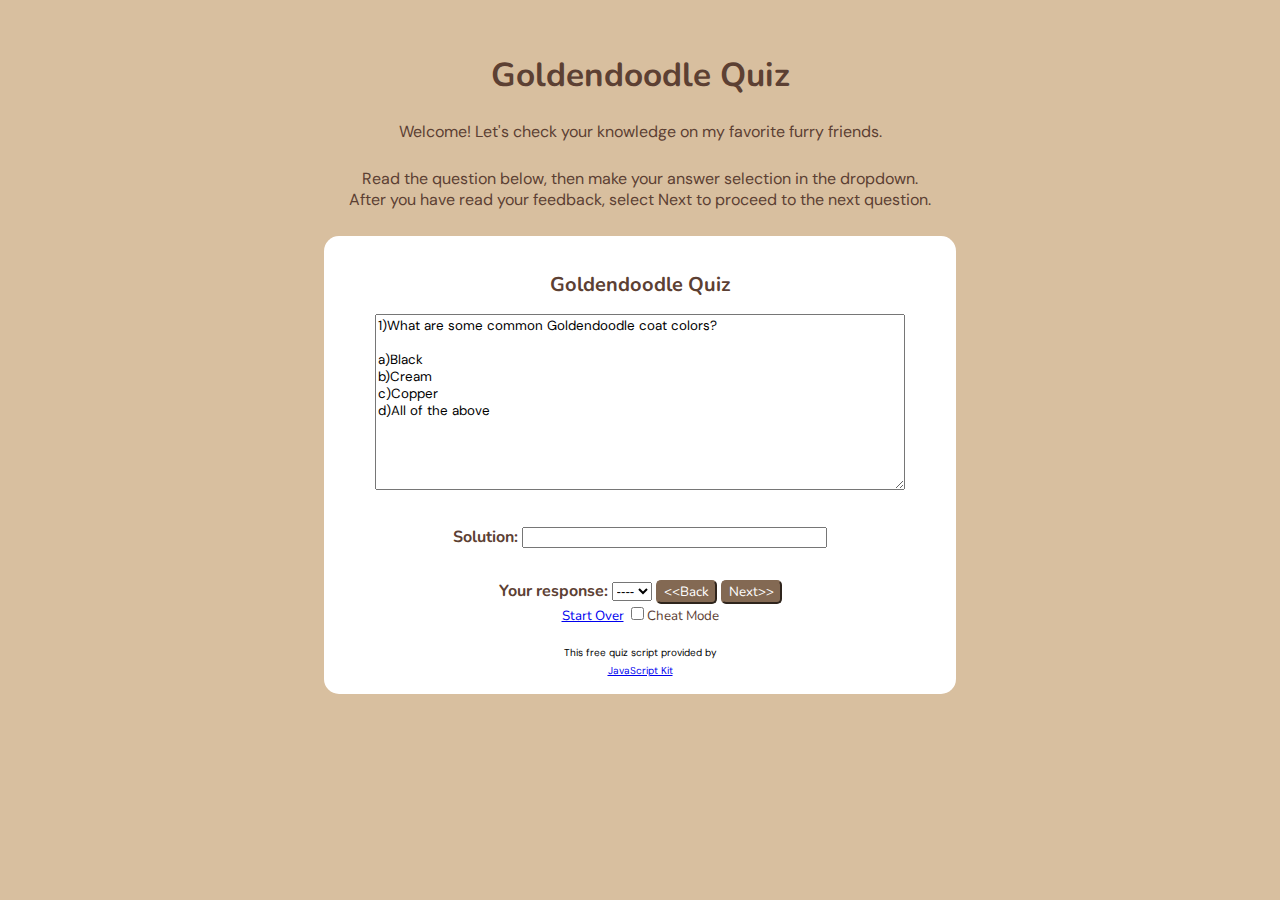
==== index.html @ 883e3433 "Add files via upload" ====
<!DOCTYPE html>
<html>
<head>
<title>Goldendoodle Quiz</title>
    
    <link rel="preconnect" href="https://fonts.googleapis.com">
    <link rel="preconnect" href="https://fonts.gstatic.com" crossorigin>
    <link href="https://fonts.googleapis.com/css2?family=DM+Sans:ital,opsz,wght@0,9..40,100..1000;1,9..40,100..1000&family=Lato:ital,wght@0,100;0,300;0,400;0,700;0,900;1,100;1,300;1,400;1,700;1,900&family=Nunito:ital,wght@0,200..1000;1,200..1000&family=Playfair+Display:ital,wght@0,400..900;1,400..900&family=Roboto:ital,wght@0,100;0,300;0,400;0,500;0,700;0,900;1,100;1,300;1,400;1,500;1,700;1,900&display=swap" rel="stylesheet">
    
</head>
<body bgcolor="#d8bf9f">

    <style>
body {
  background-image: url('goldendoodlebackground.svg');
  background-repeat: no-repeat;
  background-attachment: fixed;
  background-size: cover;
  background-position: center;
}
</style>
    
    
<h1 align="center" style="font-family:Nunito; padding-top:30px; color:#5C4033; font-size: 25pt">Goldendoodle Quiz</h1>
<p align="center" style="font-family:DM Sans; padding-bottom: 10px; color:#5C4033" >Welcome! Let's check your knowledge on my favorite furry friends.</p>
<p align="center" style="font-family:DM Sans; padding-bottom:10px; color:#5c4033" >Read the question below, then make your answer selection in the dropdown. <br> After you have read your feedback, select Next to proceed to the next question.</p>

    <div align="center">

<table border="0" cellspacing="0" cellpadding="0" width="50%" style="padding-top: 35px; background-color: #ffffff; border-radius: 15px; padding-left: 10px; padding-right: 10px">
  <tr>
    <td width="50%"><form method="POST" name="instantquiz">
      <table border="0" width="50%" align="center" cellspacing="0" cellpadding="0" >
        <caption style="font-family:Nunito; color:#5C4033; font-size: 15pt" ><strong>Goldendoodle Quiz</strong></caption>
        <tr>
          <td width="100%"><div align="center"><center><p><textarea rows="10" name="thequestion"
          cols="69" wrap="virtual" style="font-family:DM Sans"></textarea></td>
        </tr>
        <tr align="center">
          <td width="50%"><div align="center" style="font-family: Nunito; color:#5C4033"><center><p><strong>Solution: </strong><input
          type="text" name="thesolution" size="35"></td>
        </tr>
        <tr align="center">
          <td width="100%"><div align="center"><center><p style="font-family:Nunito; color:#5C4033"><strong>Your response:</strong> <select
          name="theresponse" size="1" onChange="responses()">
            <option value="-----">----</option>
            <option value="a">a</option>
            <option value="b">b</option>
            <option value="c">c</option>
            <option value="d">d</option>
          </select> <input type="button" style="border-radius:5px; border-color:#836953; background-color:#836953; color:#ffffff; font-family: Nunito" value="&lt;&lt;Back" name="B1"
          onClick="if (whichone&gt;1){whichone--;generatequestions()}"> <input type="button" style="border-radius:5px; border-color:#836953; background-color:#836953; color:#ffffff; font-family: Nunito"
          value="Next&gt;&gt;" name="B2"
          onClick="if (whichone&lt;=total){whichone++;generatequestions()}"><br>
          <small><a href="#" onClick="whichone=1;generatequestions();return false">Start Over</a> </small><input
          type="checkbox" name="cmode" value="ON" ><small>Cheat Mode</small></pr><p align="center"><font face="DM Sans" size="-2">This free quiz script provided by</font><br> <font face="DM Sans" size="-2"><a href="http://javascriptkit.com">JavaScript Kit</a></font></p></td>
        </tr>
      </table>
    </form>
    </td>
  </tr>
</table>

</div>

<script src="popsolution.js">

/*
Instant-grading multiple choice quiz-
By JavaScript Kit (www.javascriptkit.com)
Over 200+ free scripts here!
*/

</script>
<script language="JavaScript1.1">
var whichone=1
var tempmn=document.instantquiz.thequestion
function generatequestions(){
document.instantquiz.theresponse.selectedIndex=0
if (!document.instantquiz.cmode.checked||whichone>=total+1||whichone<=0)
document.instantquiz.thesolution.value=''
if (whichone>=total+1)
tempmn.value="End of quiz"
else{
tempmn.value=whichone+")"+question[whichone]+"\n\n"+"a)"+eval('choice'+whichone+'[1]')+"\n"+"b)"+eval('choice'+whichone+'[2]')+"\n"+"c)"+eval('choice'+whichone+'[3]')+"\n"+"d)"+eval('choice'+whichone+'[4]')
if (document.instantquiz.cmode.checked)
document.instantquiz.thesolution.value=solution[whichone]
}
}

function responses(){
var temp2=document.instantquiz.theresponse
var temp3=temp2.options[temp2.selectedIndex].text
if (temp3!=solution[whichone]&&temp2.selectedIndex!=0)
document.instantquiz.thesolution.value="Sorry, the correct answer is "+solution[whichone]
else if(temp2.selectedIndex!=0)
document.instantquiz.thesolution.value=compliments[Math.round(Math.random()*compliments.length-1)]
}

generatequestions()
</script>
    
</body>
</html>
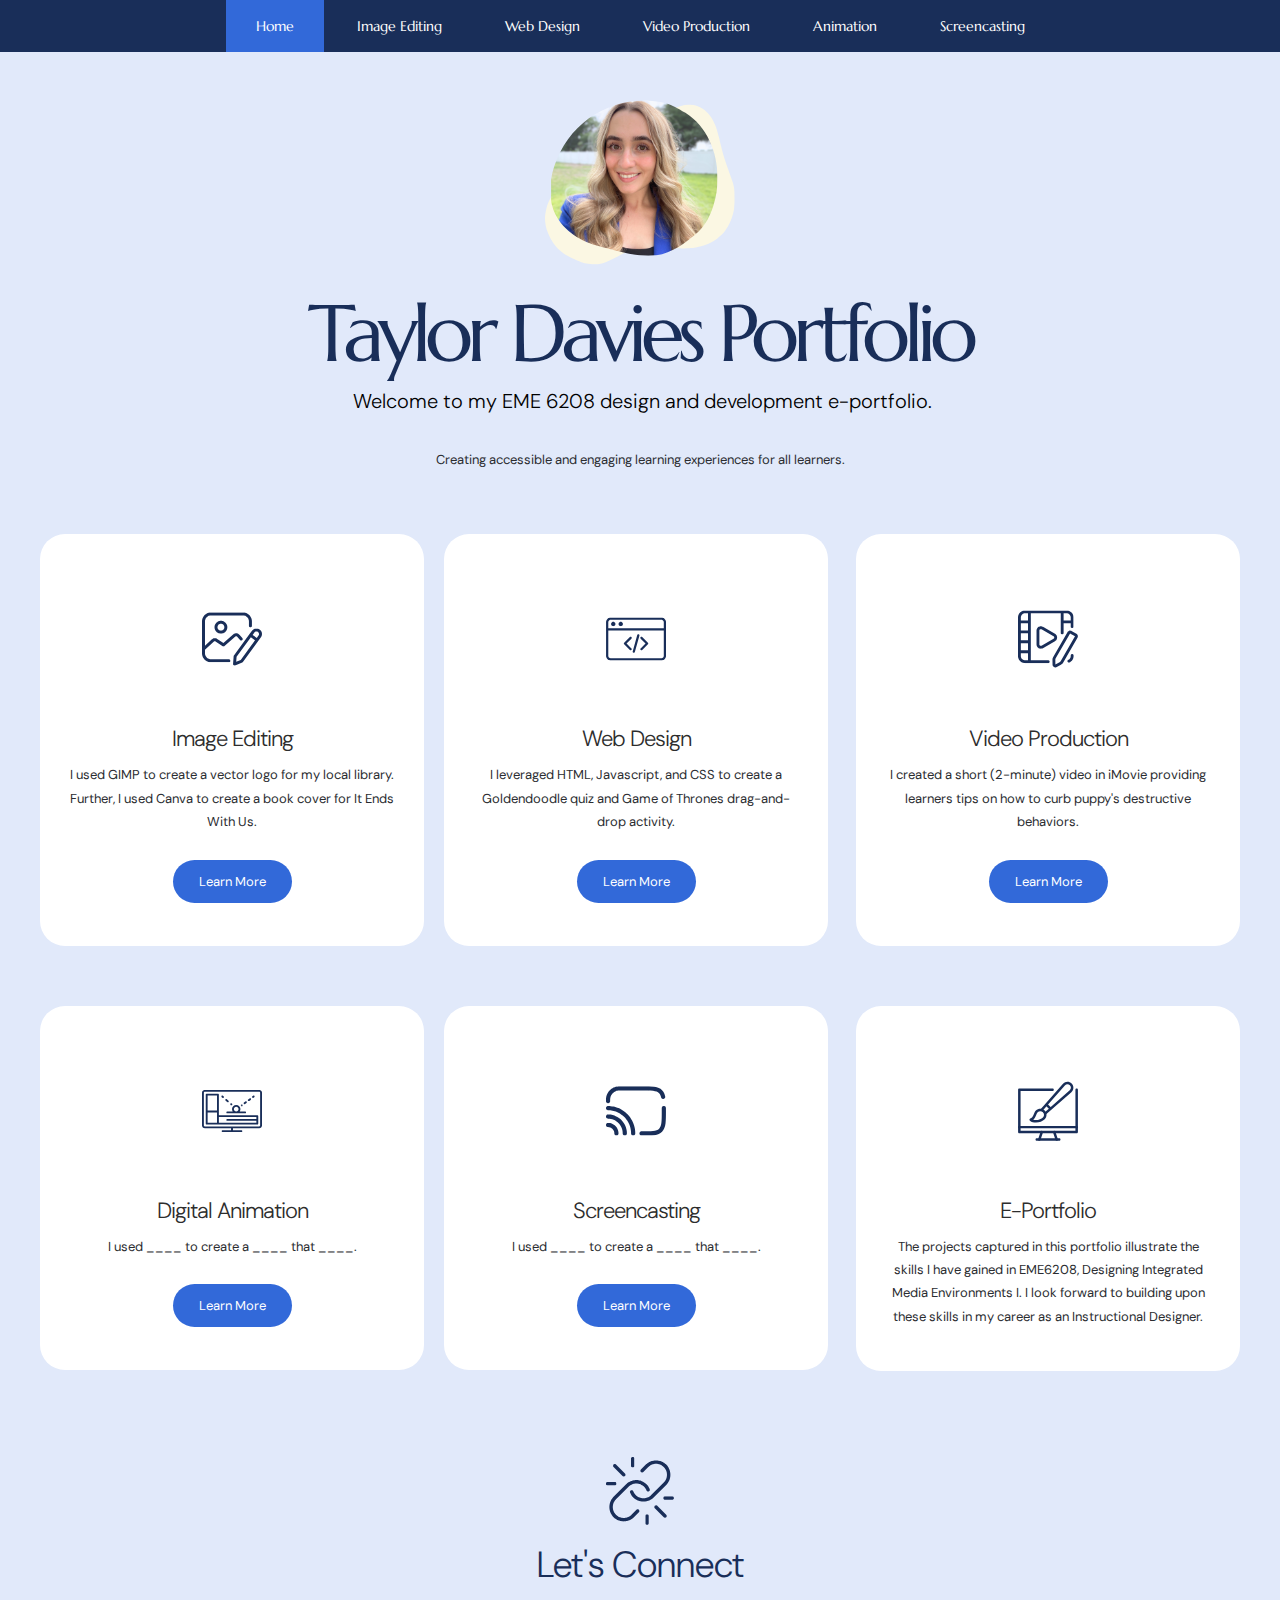
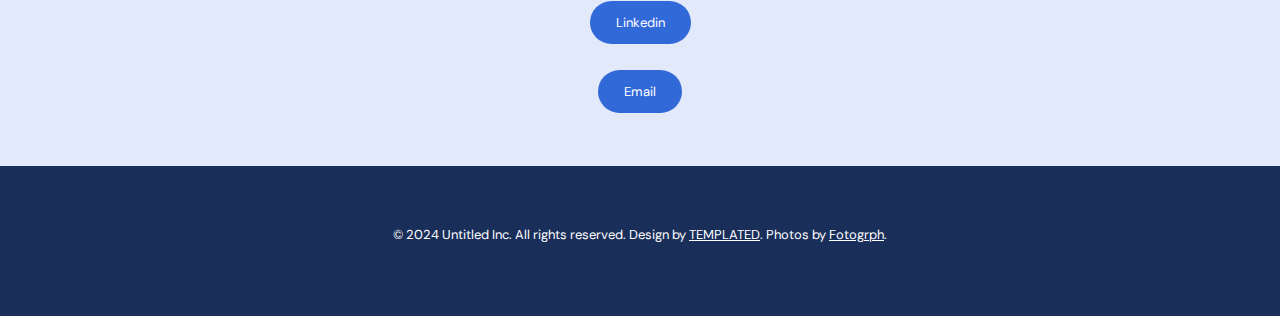
==== commit 3f4cbd65: "Add files via upload" ====
--- a/index.html
+++ b/index.html
@@ -1,105 +1,171 @@
-<!DOCTYPE html>
-<html>
+<!DOCTYPE html PUBLIC "-//W3C//DTD XHTML 1.0 Strict//EN" "http://www.w3.org/TR/xhtml1/DTD/xhtml1-strict.dtd">
+
+
+<!--
+Design by TEMPLATED
+http://templated.co
+Released for free under the Creative Commons Attribution License
+Name       : Vestibule 
+Description: A two-column, fixed-width design with dark color scheme.
+Version    : 1.0
+Released   : 20130406
+-->
+
+<!-- Comments are in ALL CAPS -->
+
+
+<html xmlns="http://www.w3.org/1999/xhtml">
 <head>
-<title>Goldendoodle Quiz</title>
-    
+<meta name="keywords" content="" />
+<meta name="description" content="" />
+<meta http-equiv="content-type" content="text/html; charset=utf-8" />
+
+<!-- SET THE PAGE TITLE INSIDE THE TITLE TAGS BELOW -->
+<title>Taylor Davies Portfolio</title>
+
+<link href="http://fonts.googleapis.com/css?family=Oxygen:400,700,300" rel="stylesheet" type="text/css" />
+<link href="style.css" rel="stylesheet" type="text/css" media="screen" />
+</head>
+
+<body>
+
+<div id="wrapper">
+<!-- START OF THE NAVIGATION SECTION.  DO NOT CHANGE ANYTHING ABOVE THIS LINE EXCEPT TO SET THE TITLE. -->
     <link rel="preconnect" href="https://fonts.googleapis.com">
     <link rel="preconnect" href="https://fonts.gstatic.com" crossorigin>
-    <link href="https://fonts.googleapis.com/css2?family=DM+Sans:ital,opsz,wght@0,9..40,100..1000;1,9..40,100..1000&family=Lato:ital,wght@0,100;0,300;0,400;0,700;0,900;1,100;1,300;1,400;1,700;1,900&family=Nunito:ital,wght@0,200..1000;1,200..1000&family=Playfair+Display:ital,wght@0,400..900;1,400..900&family=Roboto:ital,wght@0,100;0,300;0,400;0,500;0,700;0,900;1,100;1,300;1,400;1,500;1,700;1,900&display=swap" rel="stylesheet">
+    <link href="https://fonts.googleapis.com/css2?family=DM+Sans:ital,opsz,wght@0,9..40,100..1000;1,9..40,100..1000&family=Lato:ital,wght@0,100;0,300;0,400;0,700;0,900;1,100;1,300;1,400;1,700;1,900&family=Marcellus&family=Nanum+Myeongjo&family=Nunito:ital,wght@0,200..1000;1,200..1000&family=Playfair+Display:ital,wght@0,400..900;1,400..900&family=Questrial&family=Roboto:ital,wght@0,100;0,300;0,400;0,500;0,700;0,900;1,100;1,300;1,400;1,500;1,700;1,900&display=swap" rel="stylesheet">
+
+	<div id="menu-wrapper">
+		<div id="menu" class="container">
+			<ul>
+				<!-- NAVIGATION MENU.  THERE SHOULD BE ONE LIST ITEM FOR EACH BUTTON IN YOUR NAVIGATION BAR. -->
+                <!-- REPLACE THE # IN THE LINK WITH THE FILE NAME OF THE APPROPRIATE PAGE.  -->
+                <li class="current_page_item"><a href="index.html">Home</a></li>
+				<li><a href="image.html">Image Editing</a></li>
+				<li><a href="web.html">Web Design</a></li>
+				<li><a href="video.html">Video Production</a></li>
+				<li><a href="animation.html">Animation</a></li>
+				<li><a href="screencast.html">Screencasting</a></li>
+			</ul>
+		</div>
+	</div>
     
-</head>
-<body bgcolor="#d8bf9f">
+    <div style="padding: 0px">
+    <img src="assets/taylordavies.svg" alt="Taylor Davies" width="250" height="200" style="display: block; margin: auto;">
+    </div>
+    
+	<div id="logo" class="container">
+		<!-- THIS IS WHERE YOU CUSTOMIZE THE HEADER FOR EACH PAGE. -->
+        <h1>Taylor Davies Portfolio</h1>
+		<!-- THIS IS WHERE YOU CUSTOMIZE THE SUBHEADER FOR EACH PAGE. -->
+        <p>Welcome to my EME 6208 design and development e-portfolio.</p>
+	</div>
 
-    <style>
-body {
-  background-image: url('goldendoodlebackground.svg');
-  background-repeat: no-repeat;
-  background-attachment: fixed;
-  background-size: cover;
-  background-position: center;
-}
-</style>
+	<div id="page" class="container">
+		<div>
+			<div class="entry">
+				<!-- THIS IS WHERE YOU CUSTOMIZE THE INTRODUCTORY PARAGRAPH FOR EACH PAGE. -->
+                <p>Creating accessible and engaging learning experiences for all learners. </p>
+			</div>
+		</div>
+	</div>
     
     
-<h1 align="center" style="font-family:Nunito; padding-top:30px; color:#5C4033; font-size: 25pt">Goldendoodle Quiz</h1>
-<p align="center" style="font-family:DM Sans; padding-bottom: 10px; color:#5C4033" >Welcome! Let's check your knowledge on my favorite furry friends.</p>
-<p align="center" style="font-family:DM Sans; padding-bottom:10px; color:#5c4033" >Read the question below, then make your answer selection in the dropdown. <br> After you have read your feedback, select Next to proceed to the next question.</p>
+<!-- END OF THE NAVIGATION SECTION. -->
 
-    <div align="center">
+<!-- START OF THE CONTENT SECTION. -->
 
-<table border="0" cellspacing="0" cellpadding="0" width="50%" style="padding-top: 35px; background-color: #ffffff; border-radius: 15px; padding-left: 10px; padding-right: 10px">
-  <tr>
-    <td width="50%"><form method="POST" name="instantquiz">
-      <table border="0" width="50%" align="center" cellspacing="0" cellpadding="0" >
-        <caption style="font-family:Nunito; color:#5C4033; font-size: 15pt" ><strong>Goldendoodle Quiz</strong></caption>
-        <tr>
-          <td width="100%"><div align="center"><center><p><textarea rows="10" name="thequestion"
-          cols="69" wrap="virtual" style="font-family:DM Sans"></textarea></td>
-        </tr>
-        <tr align="center">
-          <td width="50%"><div align="center" style="font-family: Nunito; color:#5C4033"><center><p><strong>Solution: </strong><input
-          type="text" name="thesolution" size="35"></td>
-        </tr>
-        <tr align="center">
-          <td width="100%"><div align="center"><center><p style="font-family:Nunito; color:#5C4033"><strong>Your response:</strong> <select
-          name="theresponse" size="1" onChange="responses()">
-            <option value="-----">----</option>
-            <option value="a">a</option>
-            <option value="b">b</option>
-            <option value="c">c</option>
-            <option value="d">d</option>
-          </select> <input type="button" style="border-radius:5px; border-color:#836953; background-color:#836953; color:#ffffff; font-family: Nunito" value="&lt;&lt;Back" name="B1"
-          onClick="if (whichone&gt;1){whichone--;generatequestions()}"> <input type="button" style="border-radius:5px; border-color:#836953; background-color:#836953; color:#ffffff; font-family: Nunito"
-          value="Next&gt;&gt;" name="B2"
-          onClick="if (whichone&lt;=total){whichone++;generatequestions()}"><br>
-          <small><a href="#" onClick="whichone=1;generatequestions();return false">Start Over</a> </small><input
-          type="checkbox" name="cmode" value="ON" ><small>Cheat Mode</small></pr><p align="center"><font face="DM Sans" size="-2">This free quiz script provided by</font><br> <font face="DM Sans" size="-2"><a href="http://javascriptkit.com">JavaScript Kit</a></font></p></td>
-        </tr>
-      </table>
-    </form>
-    </td>
-  </tr>
-</table>
-
+<!-- ON OTHER PAGES, LIKE THE PROJECT PAGES, YOU WILL TAKE OUT EVERYTHING BETWEEN HERE AND THE END OF THE CONTENT SECTION AND REPLACE IT WITH THE PROJECT CONTENT. -->
+    
+    
+    
+    
+	<div id="three-column" class="container">
+		<div class="tbox1">
+			<div class="box-style">
+				<div class="content">
+				    <img src="assets/image design.svg" alt="Image Editing" width="150" height="150" style="display: block; margin: auto;">
+					<h2>Image Editing</h2>
+					<p>I used GIMP to create a vector logo for my local library. Further, I used Canva to create a book cover for It Ends With Us.</p>
+					<a href="image.html" class="button">Learn More</a>
+				</div>
+			</div>
+		</div>
+		<div class="tbox2">
+			<div class="box-style">
+				<div class="content">
+                    <img src="assets/web%20design.svg" alt="Web Design" width="150" height="150" style="display: block; margin: auto;">
+					<h2>Web Design</h2>
+					<p>I leveraged HTML, Javascript, and CSS to create a Goldendoodle quiz and Game of Thrones drag-and-drop activity.</p>
+					<a href="web.html" class="button">Learn More</a>
+				</div>
+			</div>
+		</div>
+		<div class="tbox3">
+			<div class="box-style">
+				<div class="content">
+				    <img src="assets/video%20editing.svg" alt="Video Editing" width="150" height="150" style="display: block; margin: auto;">
+                    <h2>Video Production</h2>
+					<p>I created a short (2-minute) video in iMovie providing learners tips on how to curb puppy's destructive behaviors.</p>
+					<a href="video.html" class="button">Learn More</a>
+				</div>
+			</div>
+		</div>
+	</div>
+	<div id="three-column" class="container">
+		<div class="tbox1">
+			<div class="box-style">
+				<div class="content">
+				    <img src="assets/animation.svg" alt="Animation" width="150" height="150" style="display: block; margin: auto;">
+                    <h2>Digital Animation</h2>
+					<p>I used ____ to create a ____ that ____.</p>
+					<a href="animation.html" class="button">Learn More</a>
+				</div>
+			</div>
+		</div>
+		<div class="tbox2">
+			<div class="box-style">
+				<div class="content">
+				    <img src="assets/screencasting.svg" alt="Screencasting" width="150" height="150" style="display: block; margin: auto;">
+                    <h2>Screencasting</h2>
+					<p>I used ____ to create a ____ that ____.</p>
+					<a href="screencast.html" class="button">Learn More</a>
+				</div>
+			</div>
+		</div>
+		<div class="tbox3">
+			<div class="box-style">
+				<div class="content">
+				    <img src="assets/portfolio.svg" alt="Portfolio" width="150" height="150" style="display: block; margin: auto;">					
+                    <h2>E-Portfolio</h2>
+					<p>The projects captured in this portfolio illustrate the skills I have gained in EME6208, Designing Integrated Media Environments I. I look forward to building upon these skills in my career as an Instructional Designer.</p>
+				
+				</div>
+			</div>
+		</div>
+	</div>	
+    
+	<div id="page" class="container">
+		<div>
+			<div class="entry" style="text-align: center">
+                <img src="assets/connect.svg" alt="Connect icon" width="250" height="100" style="display: block; margin: auto;">
+                <h2>Let's Connect</h2>
+                <a href="https://linkedin.com/in/taylorlehdavies" class="button">Linkedin</a><br>
+                <a href="mailto:taylorleh@ufl.edu" class="button">Email</a>
+			</div>
+		</div>
+	</div>    
+    
+    
+    
+<!-- END OF THE CONTENT SECTION.  BELOW YOU CAN CUSTOMIZE YOUR FOOTER. -->
 </div>
 
-<script src="popsolution.js">
+<div id="footer">
+	<!-- START FOOTER -->
+	<p>© 2024 Untitled Inc. All rights reserved. Design by <a href="http://templated.co" rel="nofollow">TEMPLATED</a>.  Photos by <a href="http://fotogrph.com/">Fotogrph</a>.</p>
+    <!-- END FOOTER -->
+</div>
 
-/*
-Instant-grading multiple choice quiz-
-By JavaScript Kit (www.javascriptkit.com)
-Over 200+ free scripts here!
-*/
-
-</script>
-<script language="JavaScript1.1">
-var whichone=1
-var tempmn=document.instantquiz.thequestion
-function generatequestions(){
-document.instantquiz.theresponse.selectedIndex=0
-if (!document.instantquiz.cmode.checked||whichone>=total+1||whichone<=0)
-document.instantquiz.thesolution.value=''
-if (whichone>=total+1)
-tempmn.value="End of quiz"
-else{
-tempmn.value=whichone+")"+question[whichone]+"\n\n"+"a)"+eval('choice'+whichone+'[1]')+"\n"+"b)"+eval('choice'+whichone+'[2]')+"\n"+"c)"+eval('choice'+whichone+'[3]')+"\n"+"d)"+eval('choice'+whichone+'[4]')
-if (document.instantquiz.cmode.checked)
-document.instantquiz.thesolution.value=solution[whichone]
-}
-}
-
-function responses(){
-var temp2=document.instantquiz.theresponse
-var temp3=temp2.options[temp2.selectedIndex].text
-if (temp3!=solution[whichone]&&temp2.selectedIndex!=0)
-document.instantquiz.thesolution.value="Sorry, the correct answer is "+solution[whichone]
-else if(temp2.selectedIndex!=0)
-document.instantquiz.thesolution.value=compliments[Math.round(Math.random()*compliments.length-1)]
-}
-
-generatequestions()
-</script>
-    
 </body>
 </html>
-
--- a/style.css
+++ b/style.css
@@ -0,0 +1,266 @@
+
+/*
+Design by TEMPLATED
+http://templated.co
+Released for free under the Creative Commons Attribution License
+*/
+
+body {
+	margin: 0;
+	padding: 0;
+	background: #F0F0F2;
+	font-family: DM Sans, sans-serif;
+	font-size: 13px;
+	color: #2a2c30;
+}
+
+h1, h2, h3 {
+	margin: 0;
+	padding: 0;
+    font-kerning: normal;
+	font-weight: 300;
+	color: #192E59;
+}
+
+h1 {
+	font-size: 2em
+    font-kerning: normal;
+    font-family: Marcellus;
+}
+
+h2 {
+	font-size: 2.8em;
+}
+
+h3 {
+	font-size: 1.6em;
+}
+
+p, ul, ol {
+	margin-top: 0;
+	line-height: 180%;
+    text-align: center;
+}
+
+ul, ol {
+}
+
+a {
+	text-decoration: none;
+	color: #5BA689;
+}
+
+a:hover {
+}
+
+#wrapper {
+	overflow: hidden;
+	background: #e1e9fa;
+}
+
+.container {
+	width: 1200px;
+	margin: 0px auto;
+}
+
+/* Header */
+
+#header-wrapper {
+	overflow: hidden;
+	height: 600px;
+}
+
+#header {
+	width: 960px;
+	height: 200px;
+	margin: 0 auto;
+	padding: 0px 20px;
+}
+
+/* Logo */
+
+#logo {
+	overflow: hidden;
+	height: 150px;
+}
+
+#logo h1, #logo p {
+	text-align: center;
+}
+
+#logo h1 {
+	padding: 5px 0px 20px 0px;
+	letter-spacing: -6px;
+	text-transform: capitalize;
+	font-size: 80px;
+}
+
+#logo p {
+	margin-top: -20px;
+	padding: 0px 0px 0px 5px;
+	font-size: 20px;
+	font-weight: 300;
+	color: #000000;
+}
+
+#logo p a {
+	color: #000000;
+}
+
+#logo a {
+	border: none;
+	background: none;
+	text-decoration: none;
+	color: #3C342E;
+}
+
+
+/* Menu */
+
+#menu-wrapper {
+	overflow: hidden;
+	height: 52px;
+	margin-bottom: 2em;
+	background: #192E59;
+}
+
+#menu {
+	overflow: hidden;
+	height: 52px;
+}
+
+#menu ul {
+	margin: 0;
+	padding: 0px 0px 0px 0px;
+	list-style: none;
+	line-height: normal;
+	text-align: center;
+}
+
+#menu li {
+	display: inline-block;
+}
+
+#menu a {
+	display: block;
+	padding: 0px 30px;
+	line-height: 52px;
+	border: none;
+	text-decoration: none;
+	text-align: center;
+	font-family: 'Marcellus', sans-serif;
+	font-size: 14px;
+	font-weight: 300;
+	color: #FFFFFF;
+}
+
+#menu a:hover, #menu .current_page_item a {
+	background: #3269D9;
+	text-decoration: none;
+	color: #FFFFFF;
+}
+
+#menu .current_page_item a {
+}
+
+/* Page */
+
+#page {
+	overflow: hidden;
+	padding: 20px 20px 40px 20px;
+}
+
+/* Content */
+
+#content {
+	float: left;
+	width: 752px;
+	padding: 0px 0px 0px 0px;
+}
+
+
+/* Footer */
+
+#footer {
+	height: 100px;
+	margin: 0 auto;
+	padding: 50px 0px 0px 0px;
+    background-color: #192E59;
+}
+
+#footer p {
+	margin: 0;
+	padding-top: 10px;
+	line-height: normal;
+	text-align: center;
+	color: #ffffff;
+}
+
+#footer a {
+	text-decoration: underline;
+	color: #ffffff;
+}
+
+#footer a:hover {
+	text-decoration: none;
+	color: #383838;
+}
+
+.box1 {
+	overflow: hidden;
+	height: 300px;
+	background: url(images/img04.jpg) no-repeat center bottom;
+}
+
+
+/* Three Column Content */
+
+#three-column {
+	overflow: hidden;
+	padding: 10px 0px 50px 0px;
+}
+
+#three-column .tbox1 {
+	float: left;
+	width: 384px;
+	margin-right: 20px;
+}
+
+#three-column .tbox2 {
+	float: left;
+	width: 384px;
+}
+
+#three-column .tbox3 {
+	float: right;
+	width: 384px;
+}
+
+.box-style {
+	background: #FFFFFF;
+	text-align: center;
+    border-radius: 25px;
+}
+
+.box-style h2 {
+	padding: 10px 0px;
+	letter-spacing: -1px;
+	font-size: 22px;
+	color: #2D2D2D;
+}
+
+.box-style .content {
+	overflow: hidden;
+	width: 324px;
+	padding: 30px;
+}
+
+.button
+{
+	display: inline-block;
+	margin: 1em 0em;
+	background: #3269D9;
+	padding: 1em 2em;
+	color: #FFFFFF;
+    border-radius: 25px;
+}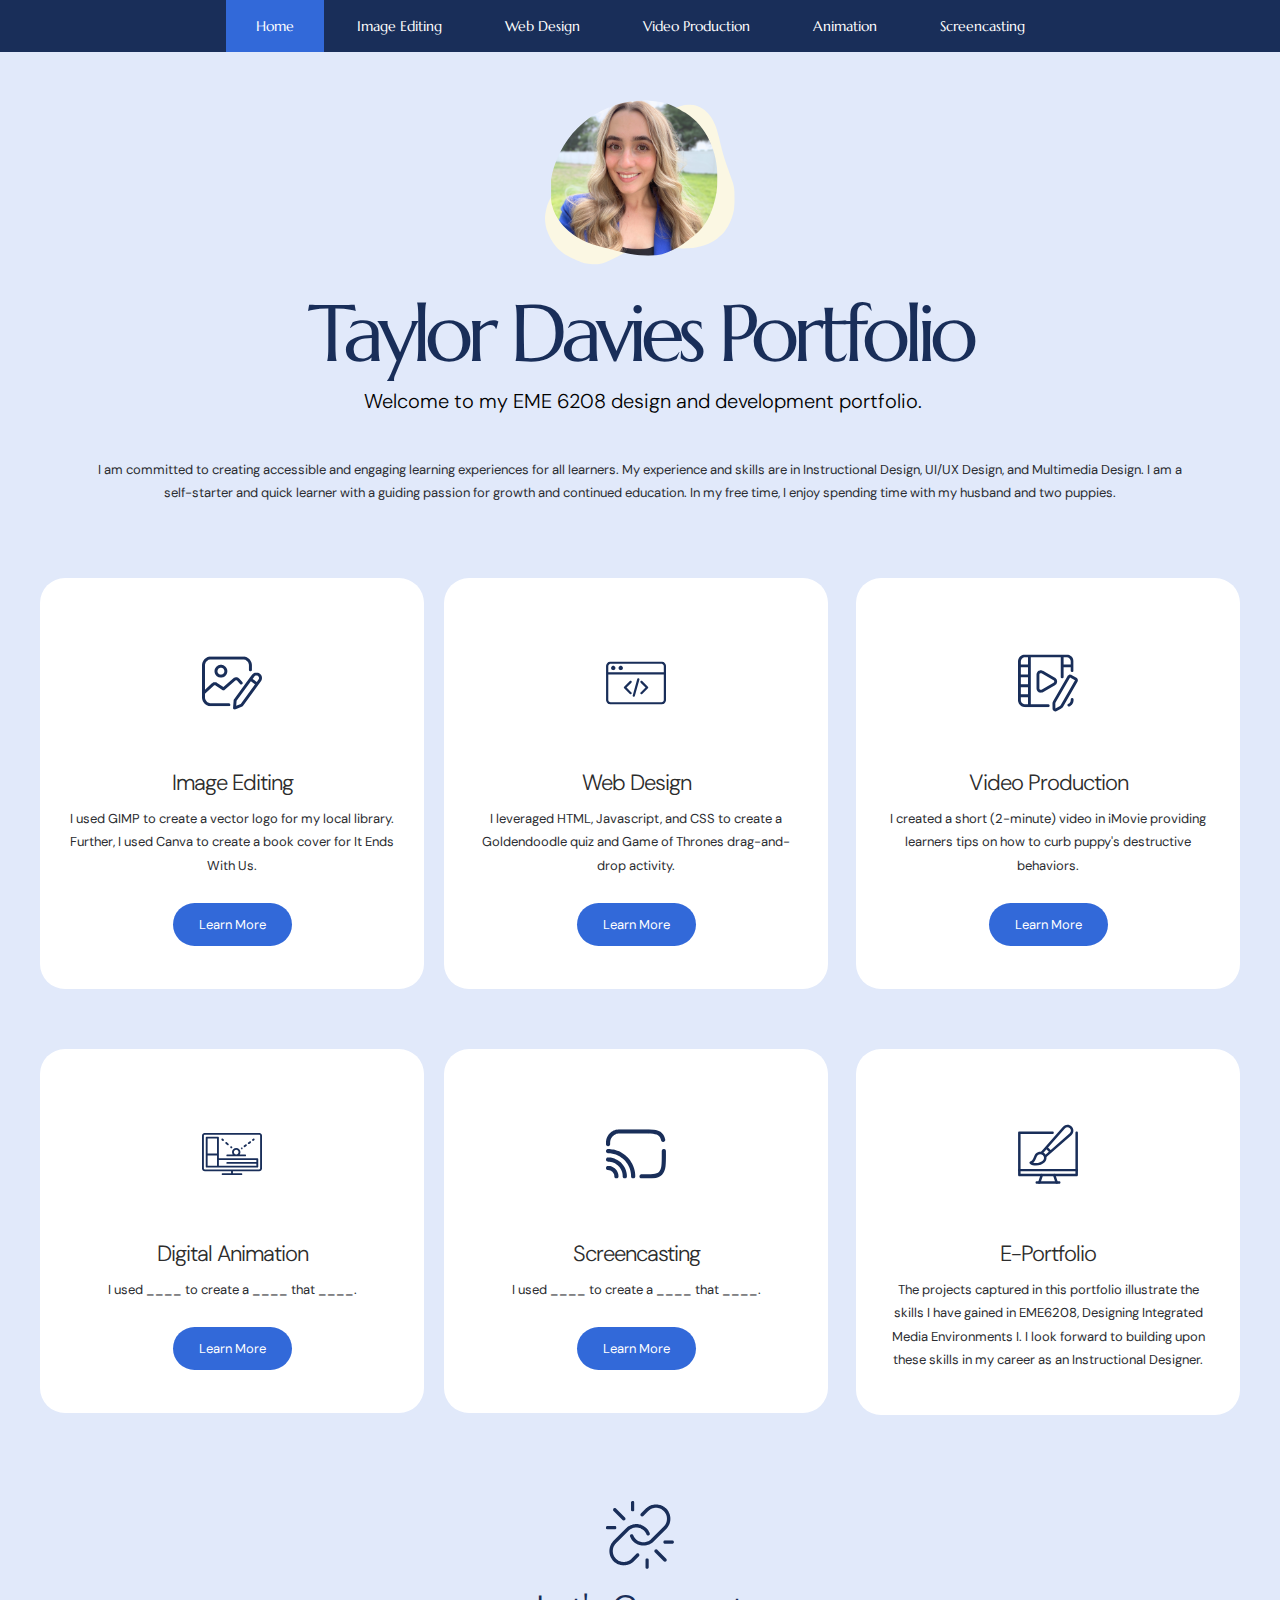
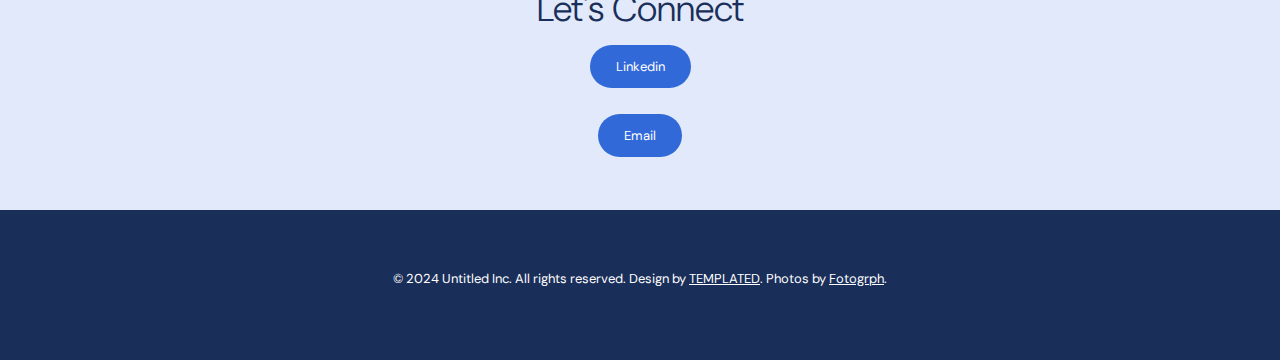
==== commit 38a4dcf7: "Add files via upload" ====
--- a/index.html
+++ b/index.html
@@ -58,14 +58,14 @@
 		<!-- THIS IS WHERE YOU CUSTOMIZE THE HEADER FOR EACH PAGE. -->
         <h1>Taylor Davies Portfolio</h1>
 		<!-- THIS IS WHERE YOU CUSTOMIZE THE SUBHEADER FOR EACH PAGE. -->
-        <p>Welcome to my EME 6208 design and development e-portfolio.</p>
+        <p>Welcome to my EME 6208 design and development portfolio.</p>
 	</div>
 
 	<div id="page" class="container">
 		<div>
 			<div class="entry">
 				<!-- THIS IS WHERE YOU CUSTOMIZE THE INTRODUCTORY PARAGRAPH FOR EACH PAGE. -->
-                <p>Creating accessible and engaging learning experiences for all learners. </p>
+                <p id="textsmall">I am committed to creating accessible and engaging learning experiences for all learners. My experience and skills are in Instructional Design, UI/UX Design, and Multimedia Design. I am a self-starter and quick learner with a guiding passion for growth and continued education. In my free time, I enjoy spending time with my husband and two puppies. </p>
 			</div>
 		</div>
 	</div>
--- a/style.css
+++ b/style.css
@@ -234,6 +234,29 @@
 #three-column .tbox3 {
 	float: right;
 	width: 384px;
+}
+
+#one-column {
+	overflow: hidden;
+	padding: 0px 0px 0px 0px;
+}
+
+#one-column .tbox1 {
+	float: left;
+	width: 1000px;
+    padding-left: 125px;
+    padding-bottom: 50px;
+}
+
+#text {
+    padding: 50px;
+}
+
+#textsmall {
+    padding-left: 50px;
+    padding-right: 50px;
+    padding-top: 10px;
+    padding-bottom: 10px;
 }
 
 .box-style {
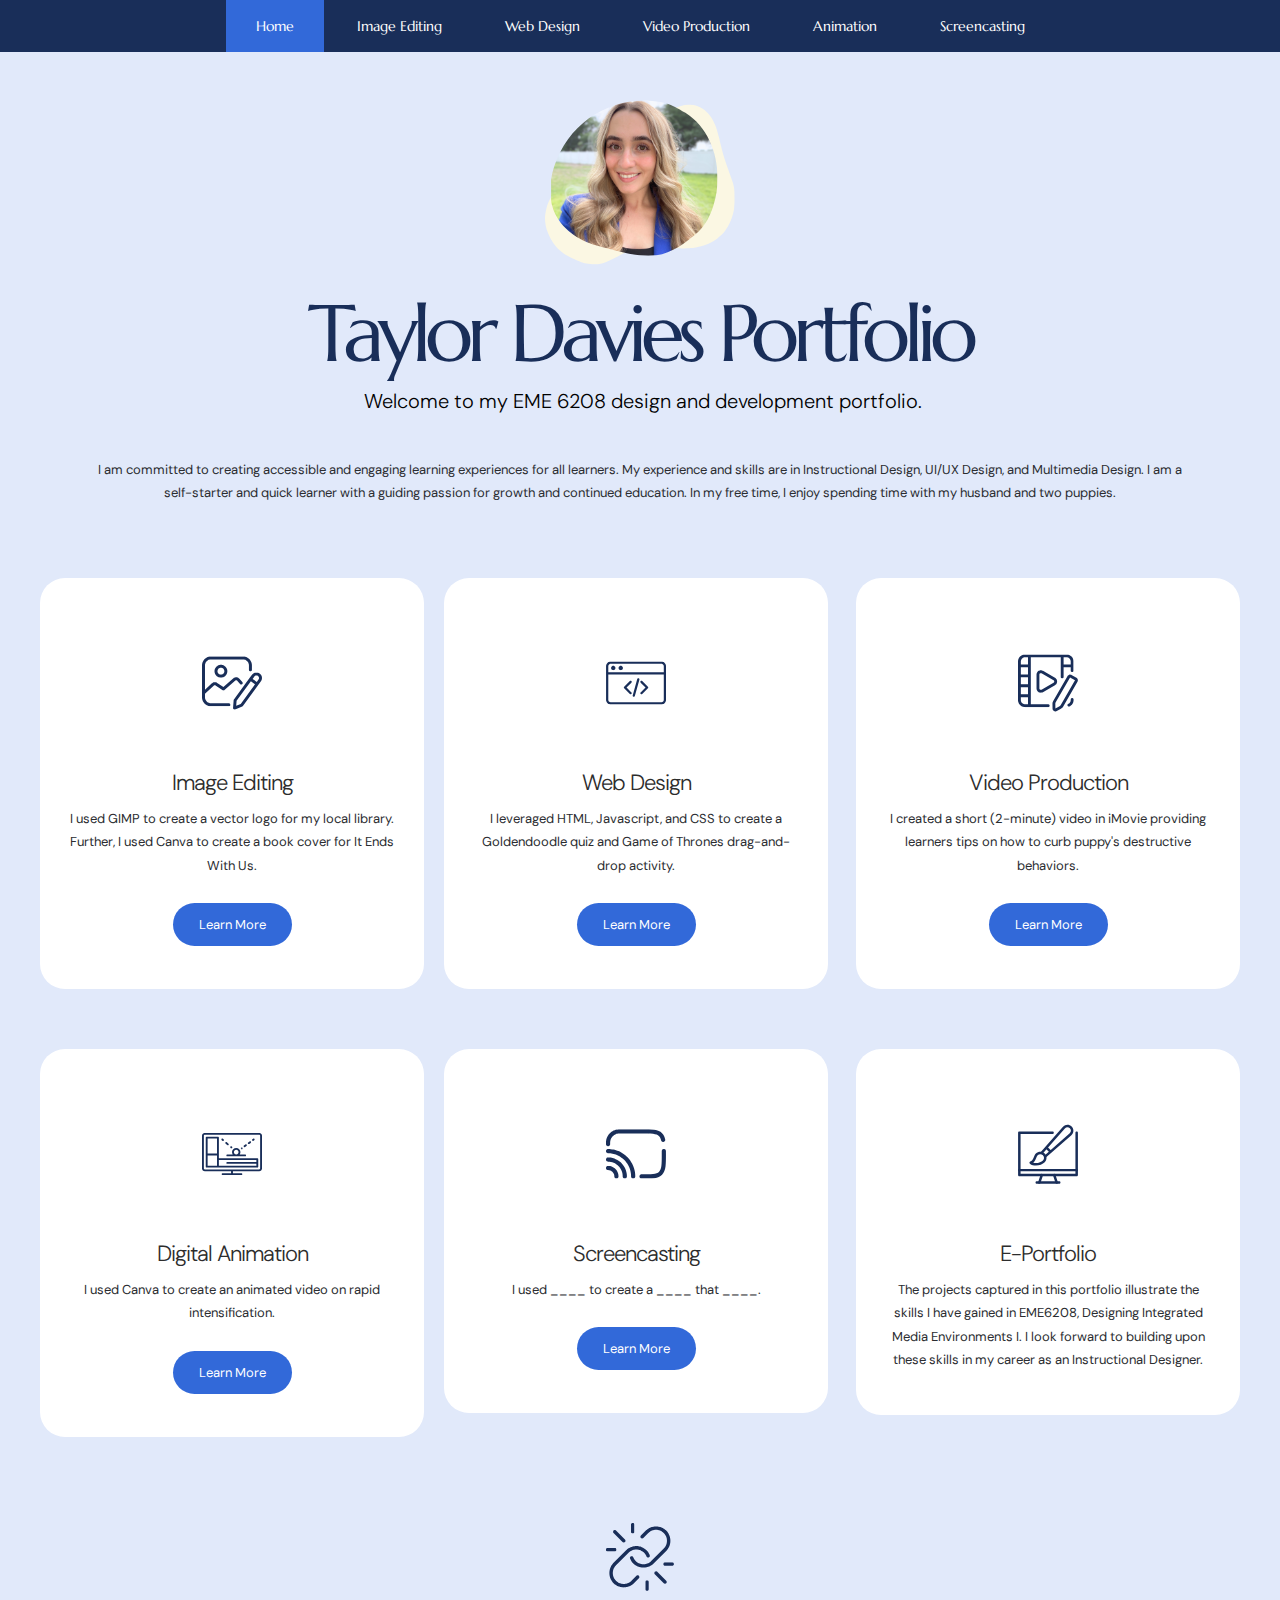
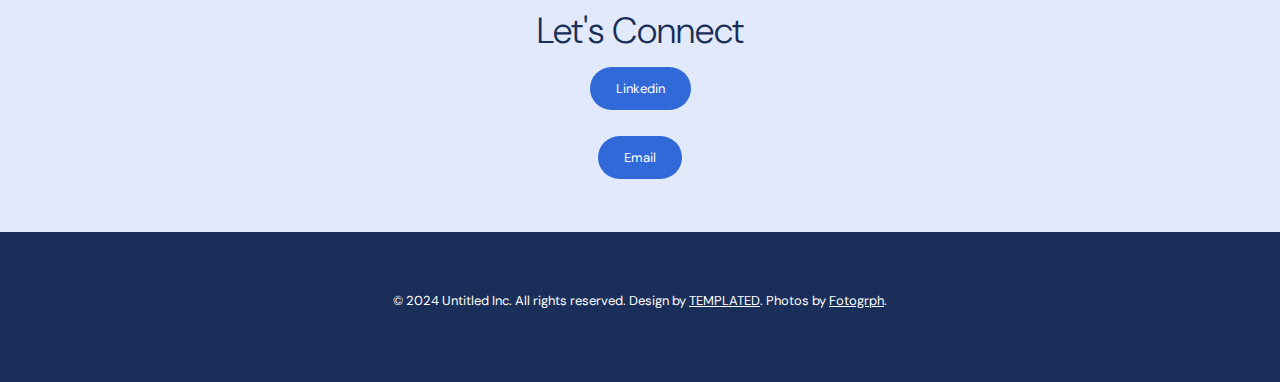
==== commit d389608f: "Updated index file" ====
--- a/index.html
+++ b/index.html
@@ -118,7 +118,7 @@
 				<div class="content">
 				    <img src="assets/animation.svg" alt="Animation" width="150" height="150" style="display: block; margin: auto;">
                     <h2>Digital Animation</h2>
-					<p>I used ____ to create a ____ that ____.</p>
+					<p>I used Canva to create an animated video on rapid intensification.</p>
 					<a href="animation.html" class="button">Learn More</a>
 				</div>
 			</div>
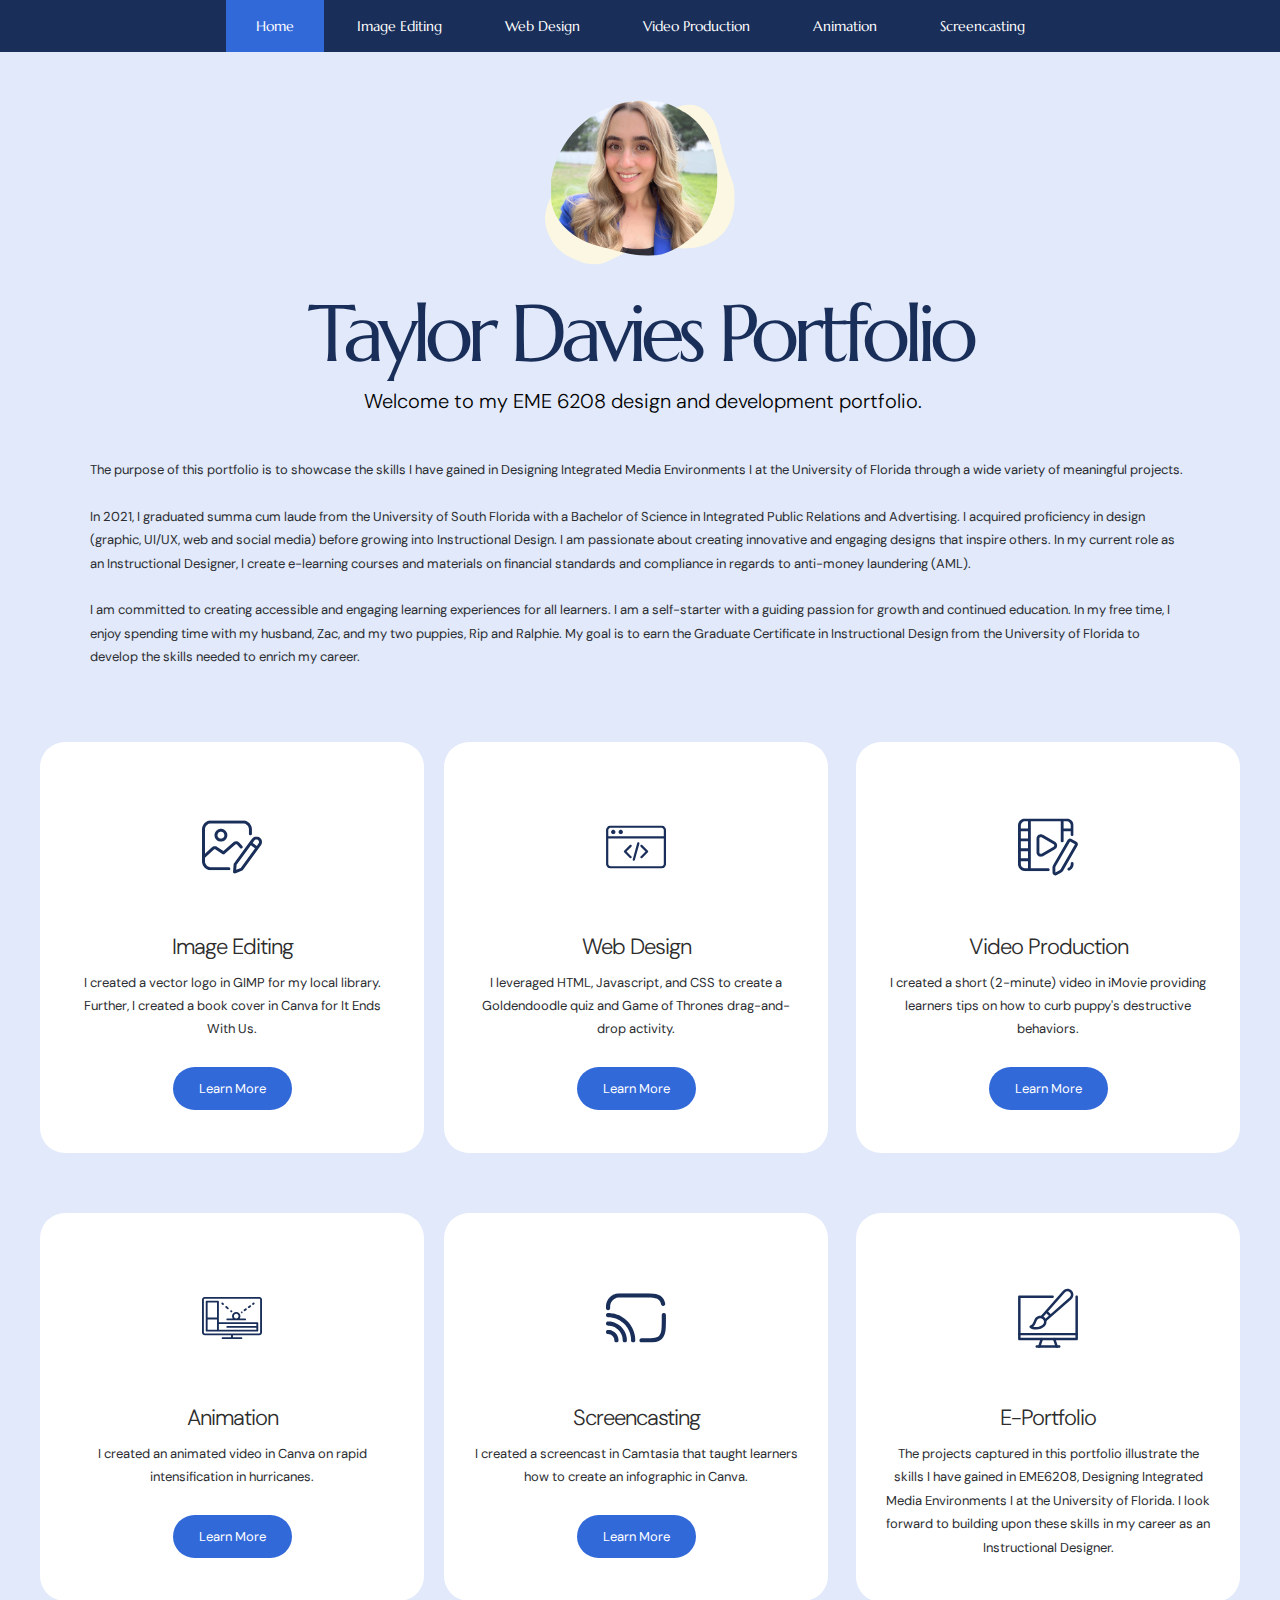
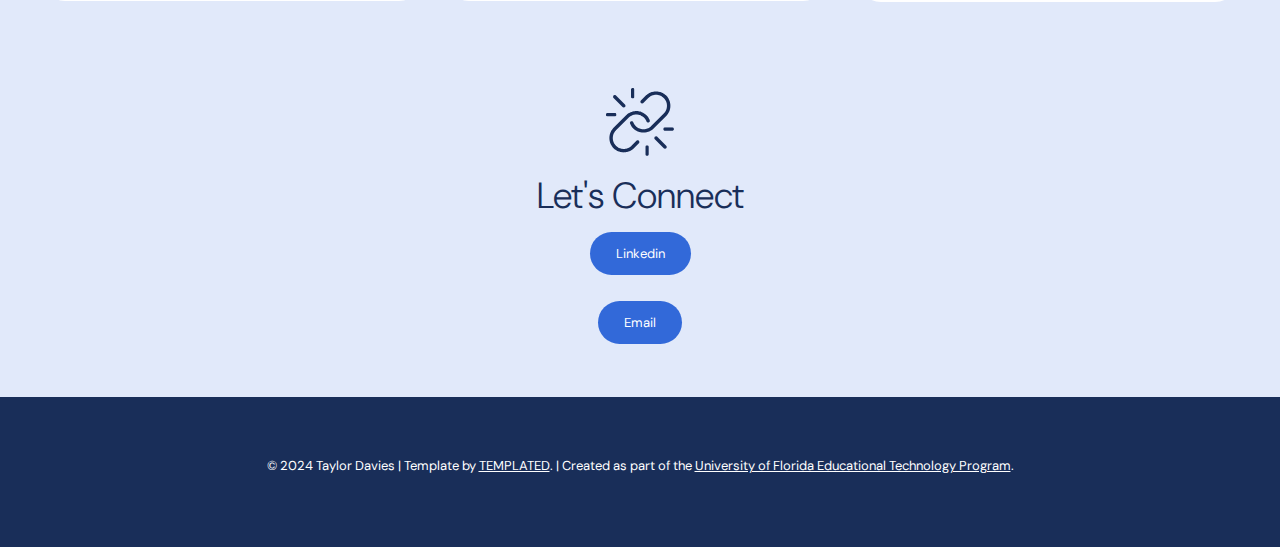
==== commit 9ac4ba05: "Add files via upload" ====
--- a/index.html
+++ b/index.html
@@ -65,7 +65,12 @@
 		<div>
 			<div class="entry">
 				<!-- THIS IS WHERE YOU CUSTOMIZE THE INTRODUCTORY PARAGRAPH FOR EACH PAGE. -->
-                <p id="textsmall">I am committed to creating accessible and engaging learning experiences for all learners. My experience and skills are in Instructional Design, UI/UX Design, and Multimedia Design. I am a self-starter and quick learner with a guiding passion for growth and continued education. In my free time, I enjoy spending time with my husband and two puppies. </p>
+                <p id="textsmall">The purpose of this portfolio is to showcase the skills I have gained in Designing Integrated Media Environments I at the University of Florida through a wide variety of meaningful projects. 
+                <br><br>
+                In 2021, I graduated summa cum laude from the University of South Florida with a Bachelor of Science in Integrated Public Relations and Advertising. I acquired proficiency in design (graphic, UI/UX, web and social media) before growing into Instructional Design. I am passionate about creating innovative and engaging designs that inspire others. In my current role as an Instructional Designer, I create e-learning courses and materials on financial standards and compliance in regards to anti-money laundering (AML).
+                <br><br>
+                I am committed to creating accessible and engaging learning experiences for all learners. I am a self-starter with a guiding passion for growth and continued education. In my free time, I enjoy spending time with my husband, Zac, and my two puppies, Rip and Ralphie. My goal is to earn the Graduate Certificate in Instructional Design from the University of Florida to develop the skills needed to enrich my career.<br>
+                </p>
 			</div>
 		</div>
 	</div>
@@ -86,7 +91,7 @@
 				<div class="content">
 				    <img src="assets/image design.svg" alt="Image Editing" width="150" height="150" style="display: block; margin: auto;">
 					<h2>Image Editing</h2>
-					<p>I used GIMP to create a vector logo for my local library. Further, I used Canva to create a book cover for It Ends With Us.</p>
+					<p>I created a vector logo in GIMP for my local library. Further, I created a book cover in Canva for It Ends With Us.</p>
 					<a href="image.html" class="button">Learn More</a>
 				</div>
 			</div>
@@ -117,8 +122,8 @@
 			<div class="box-style">
 				<div class="content">
 				    <img src="assets/animation.svg" alt="Animation" width="150" height="150" style="display: block; margin: auto;">
-                    <h2>Digital Animation</h2>
-					<p>I used Canva to create an animated video on rapid intensification.</p>
+                    <h2>Animation</h2>
+					<p>I created an animated video in Canva on rapid intensification in hurricanes.</p>
 					<a href="animation.html" class="button">Learn More</a>
 				</div>
 			</div>
@@ -128,7 +133,7 @@
 				<div class="content">
 				    <img src="assets/screencasting.svg" alt="Screencasting" width="150" height="150" style="display: block; margin: auto;">
                     <h2>Screencasting</h2>
-					<p>I used ____ to create a ____ that ____.</p>
+					<p>I created a screencast in Camtasia that taught learners how to create an infographic in Canva.</p>
 					<a href="screencast.html" class="button">Learn More</a>
 				</div>
 			</div>
@@ -138,7 +143,7 @@
 				<div class="content">
 				    <img src="assets/portfolio.svg" alt="Portfolio" width="150" height="150" style="display: block; margin: auto;">					
                     <h2>E-Portfolio</h2>
-					<p>The projects captured in this portfolio illustrate the skills I have gained in EME6208, Designing Integrated Media Environments I. I look forward to building upon these skills in my career as an Instructional Designer.</p>
+					<p>The projects captured in this portfolio illustrate the skills I have gained in EME6208, Designing Integrated Media Environments I at the University of Florida. I look forward to building upon these skills in my career as an Instructional Designer.</p>
 				
 				</div>
 			</div>
@@ -163,7 +168,7 @@
 
 <div id="footer">
 	<!-- START FOOTER -->
-	<p>© 2024 Untitled Inc. All rights reserved. Design by <a href="http://templated.co" rel="nofollow">TEMPLATED</a>.  Photos by <a href="http://fotogrph.com/">Fotogrph</a>.</p>
+	<p>© 2024 Taylor Davies | Template by <a href="http://templated.co" rel="nofollow">TEMPLATED</a>. | Created as part of the <a href="http://education.ufl.edu/educational-technology/">University of Florida Educational Technology Program</a>.</p>
     <!-- END FOOTER -->
 </div>
 
--- a/style.css
+++ b/style.css
@@ -61,6 +61,7 @@
 .container {
 	width: 1200px;
 	margin: 0px auto;
+    text-align: left
 }
 
 /* Header */
@@ -224,6 +225,7 @@
 	float: left;
 	width: 384px;
 	margin-right: 20px;
+    text-align: left
 }
 
 #three-column .tbox2 {
@@ -246,6 +248,7 @@
 	width: 1000px;
     padding-left: 125px;
     padding-bottom: 50px;
+    text-align: left
 }
 
 #text {
@@ -257,6 +260,7 @@
     padding-right: 50px;
     padding-top: 10px;
     padding-bottom: 10px;
+    text-align: left
 }
 
 .box-style {
